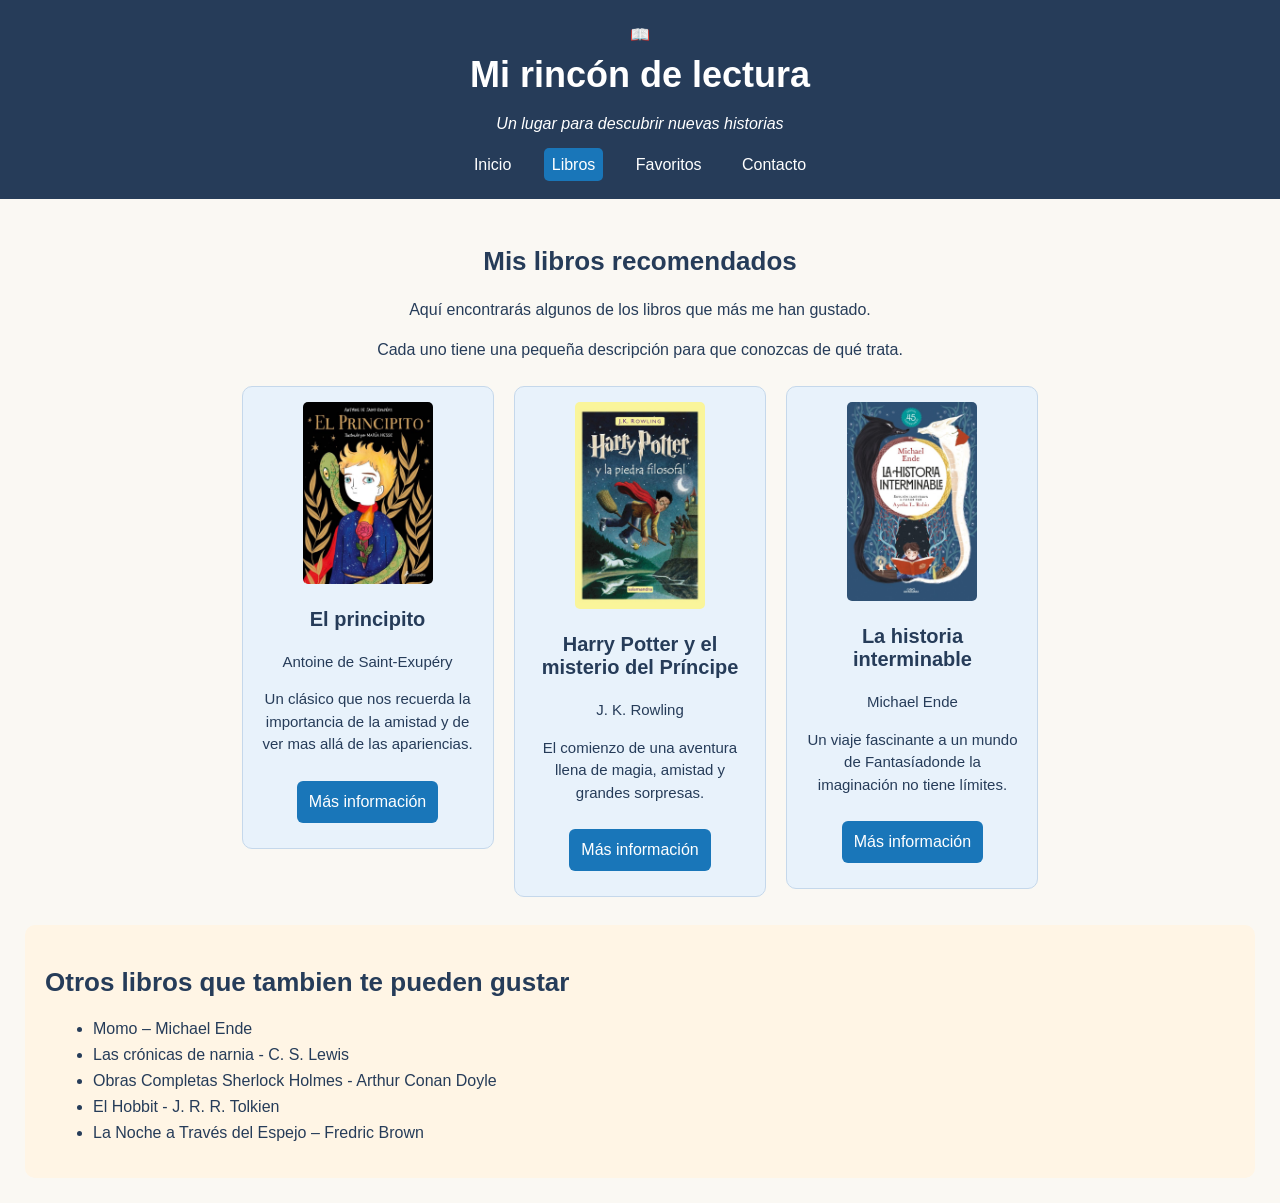
==== libros.html @ c1200f38 "Mi rincon de lectura parcialmente terminado" ====
<!DOCTYPE html>
<html lang="en">
<head>
    <meta charset="UTF-8">
    <meta name="viewport" content="width=device-width, initial-scale=1.0">
    <title>Document</title>
     <link rel="stylesheet" href="Css/estilos.css">
</head>
<body>
    
</body>
<header id="cabecera">
        <div class="identidad">
            <span class="icono-libro">📖</span>
            <div>
                <h1>Mi rincón de lectura</h1>
                <p>Un lugar para descubrir nuevas historias</p>
            </div>
        </div>
        <nav>
            <a href="index.html">Inicio</a>
            <a href="libros.html" class="activo">Libros</a>
            <a href="index.html#generos">Favoritos</a>
            <a href="#contacto">Contacto</a>
        </nav>
    </header>
    <main>
        <section id="catalogo">
            <h2>Mis libros recomendados</h2>
            <p>Aquí encontrarás algunos de los libros
                que más me han gustado.</p>
            <p>Cada uno tiene una pequeña descripción
                para que conozcas de qué trata.
            </p>
        
        <div class="tarjeta">
            <img src="Img/Principito.jpg"
            alt="Portada de El principito"
            class="portada">
            <h3>El principito</h3>
            <p>Antoine de Saint-Exupéry</p>
            <p>Un clásico que nos recuerda la importancia
                de la amistad y de ver mas allá de las apariencias.
            </p>
            <a href="https://es.wikipedia.org/wiki/El_principito"
            class="boton">Más información</a>
        </div>
                <div class="tarjeta">
            <img src="Img/Harry-Potter y la piedra filosofal.jpg"
            alt="Portada de Harry Potter"
            class="portada">
            <h3>Harry Potter y el misterio del Príncipe</h3>
            <p>J. K. Rowling</p>
            <p>El comienzo de una aventura llena de magia,
                amistad y grandes sorpresas.
            </p>
            <a href="https://es.wikipedia.org/wiki/Harry_Potter_y_la_piedra_filosofal"
            class="boton">Más información</a>
        </div>
                <div class="tarjeta">
            <img src="Img/La-historia-interminable.jpg"
            alt="Portada de La historia interminable"
            class="portada">
            <h3>La historia interminable</h3>
            <p>Michael Ende</p>
            <p>Un viaje fascinante a un mundo de Fantasíadonde la imaginación no tiene límites.
            </p>
            <a href="https://es.wikipedia.org/wiki/La_historia_interminable"
            class="boton">Más información</a>
        </div>
        </section>
        <section id="otros-libros">
            <h2>Otros libros que tambien te pueden gustar</h2>
            <ul>
                <li>Momo – Michael Ende</li>
                <li>Las crónicas de narnia - C. S. Lewis</li>
                <li>Obras Completas Sherlock Holmes - Arthur Conan Doyle</li>
                <li>El Hobbit - J. R. R. Tolkien</li>
                <li>La Noche a Través del Espejo – Fredric Brown</li>
            </ul>
        </section>
    </main>
</html>
---- Css/estilos.css ----
/* ESTILOS GENERALES*/
body {
    font-family: Arial, Helvetica, sans-serif;
    background-color: #faf8f3;
    color: #263c59;
    margin: 0;
}

main {
    padding: 25px;
}

h2 {
    color: #263c59;
    font-size: 26px;
}

p {
    line-height: 1.5;
}


/*CABECERA*/
#cabecera {
    background-color: #263c59;
    color: white;
    text-align: center;
    padding: 25px;
}

#cabecera h1 {
    font-size: 36px;
    margin: 10px;
}

#cabecera p {
    font-style: italic;
}

/*NAVEGADOR*/
nav {
    margin-top: 20px;
}

nav a {
    color: white;
    text-decoration: none;
    margin: 10px;
    padding: 8px;
}

nav a:hover {
    background-color: #1976b9;
    border-radius: 5px;
}

nav a.activo {
    background-color: #1976b9;
    border-radius: 5px;
}

/*BIENVENIDA*/

#inicio {
    padding: 20px;
    background-color: white;
}

#inicio img {
    width: 250px;
    border-radius: 10px;
}

.boton {
    display: inline-block;
    background-color: #1976b9;
    color: white;
    padding: 12px;
    margin: 10px;
    text-decoration: none;
    border-radius: 6px;
}

#generos {
    background-color: #e8f2fb;
    padding: 20px;
    text-align: center;
}

.genero {
    display: inline-block;
    vertical-align: top;
    background-color: white;
    width: 170px;
    min-height: 130px;
    margin: 8px;
    padding: 15px;
    border: 1px solid #c5d8eb;
    border-radius: 8px;
}

.genero h3 {
    color: #263c59;
}

/*RECOMENDACIÓN*/

#recomendacion {
    background-color: #fce8ec;
    padding: 20px;
    margin-top: 20px;
    border-radius: 10px;
}

.portada {
    width: 130px;
    border-radius: 5px;
}

.cita {
    background-color: #fff5e5;
    padding: 12px;
    font-style: italic;
    text-align: center;
    border-radius: 6px;
}

/*CATÁLOGO*/
#catalogo {
    text-align: center;
}

.tarjeta {
    display: inline-block;
    vertical-align: top;
    width: 220px;
    min-height: 420px;
    background-color: #e8f2fb;
    border: 1px solid #c5d8eb;
    border-radius: 10px;
    padding: 15px;
    margin: 8px;
    text-align: center;
}

.tarjeta h3 {
    font-size: 20px;
}

.tarjeta p {
    font-size: 15px;
}

/*OTROS LIBROS*/
#otros-libros {
    background-color: #fff5e5;
    padding: 20px;
    margin-top: 20px;
    border-radius: 10px;
}

#otros-libros li {
    margin: 8px;
}

/*FOOTER*/
footer {
    background-color: #263c59;
    color: white;
    text-align: center;
    padding: 15px;
}

footer a {
    color: white;
}
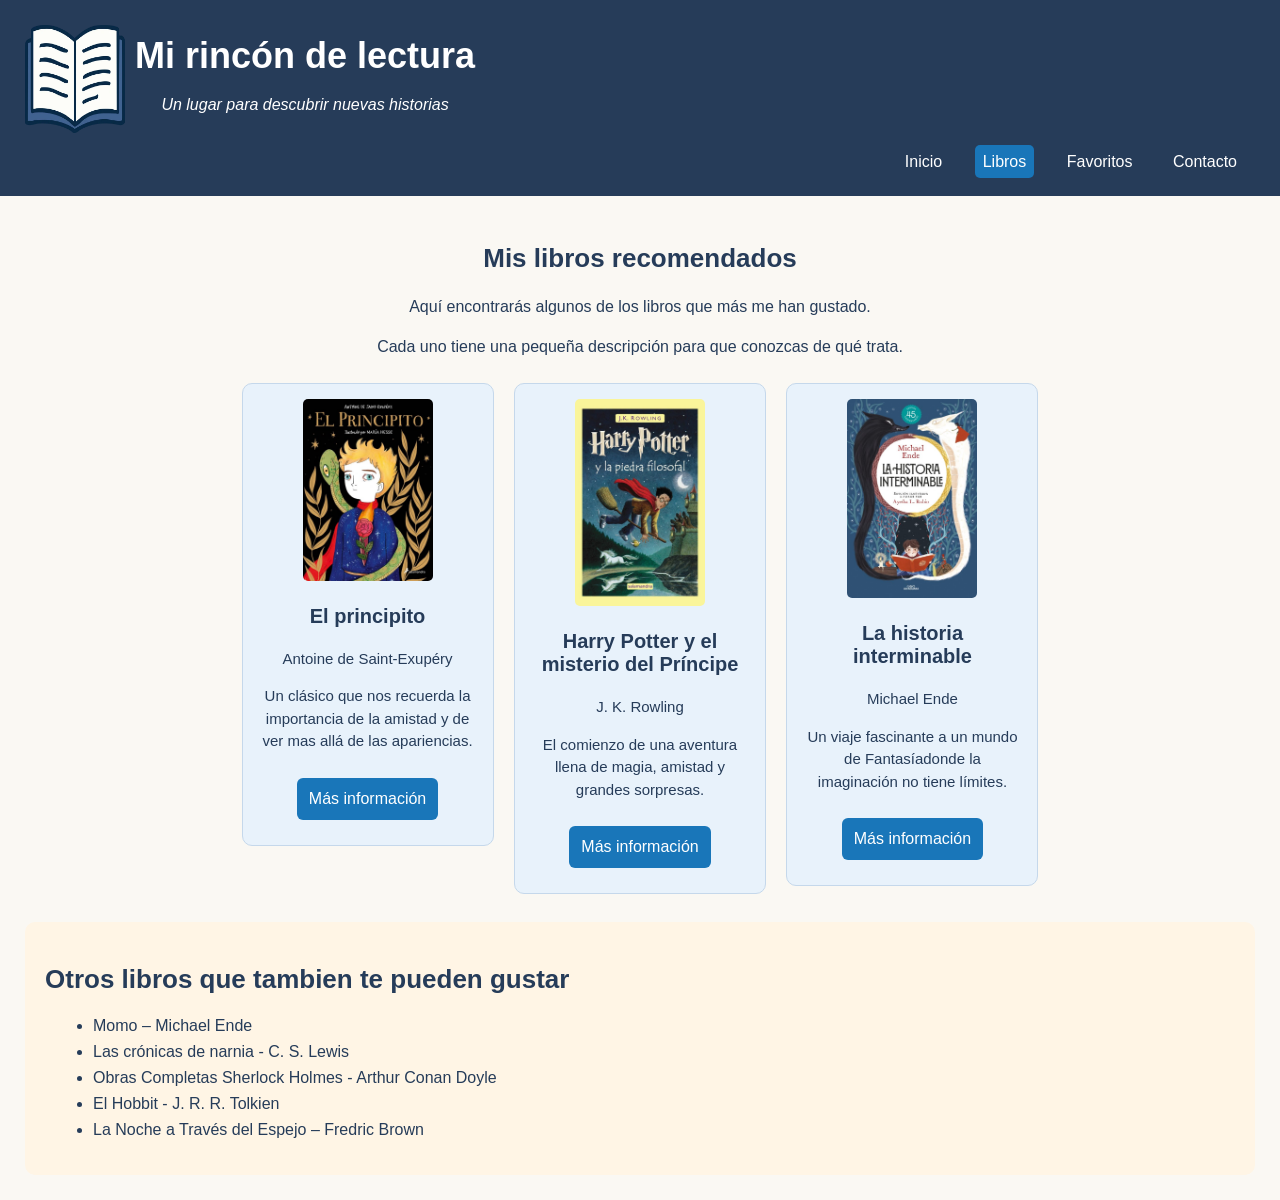
==== commit 143d4dbf: "Ejercicio propio" ====
--- a/libros.html
+++ b/libros.html
@@ -11,7 +11,7 @@
 </body>
 <header id="cabecera">
         <div class="identidad">
-            <span class="icono-libro">📖</span>
+             <img src="Img/logolibro.jpg" id="logo">
             <div>
                 <h1>Mi rincón de lectura</h1>
                 <p>Un lugar para descubrir nuevas historias</p>
--- a/Css/estilos.css
+++ b/Css/estilos.css
@@ -21,6 +21,15 @@
 
 
 /*CABECERA*/
+#logo {
+    width: 100px;
+    border-radius: 5px;
+}
+
+.identidad {
+    display: flex;
+}
+
 #cabecera {
     background-color: #263c59;
     color: white;
@@ -40,6 +49,8 @@
 /*NAVEGADOR*/
 nav {
     margin-top: 20px;
+    align-self: flex-end;
+    text-align: right;
 }
 
 nav a {
@@ -64,6 +75,7 @@
 #inicio {
     padding: 20px;
     background-color: white;
+    display: flex;
 }
 
 #inicio img {
@@ -84,9 +96,9 @@
 #generos {
     background-color: #e8f2fb;
     padding: 20px;
-    text-align: center;
+;
 }
-
+.icono{width: 150px;}
 .genero {
     display: inline-block;
     vertical-align: top;
